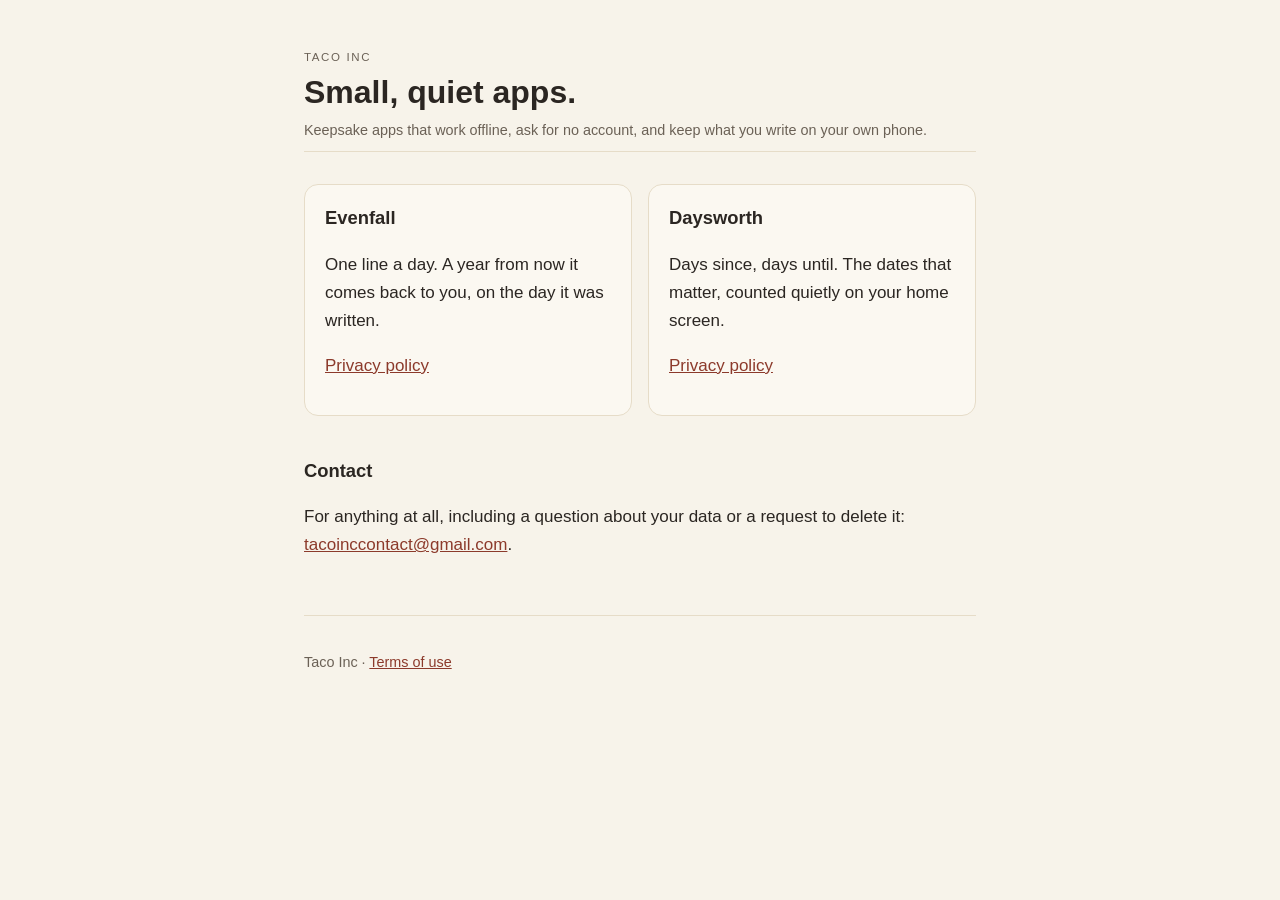
==== index.html @ f22035d1 "Add files via upload" ====
<!DOCTYPE html>
<html lang="en">
<head>
<meta charset="utf-8">
<meta name="viewport" content="width=device-width, initial-scale=1">
<title>Taco Inc</title>
<meta name="description" content="Small, quiet apps for Android and iOS.">
<link rel="stylesheet" href="style.css">
</head>
<body>
<main>
  <header>
    <p class="caps">Taco Inc</p>
    <h1>Small, quiet apps.</h1>
    <p class="updated">Keepsake apps that work offline, ask for no account, and keep what you write on your own phone.</p>
  </header>

  <div class="apps">
    <section class="card">
      <h2>Evenfall</h2>
      <p>One line a day. A year from now it comes back to you, on the day it was written.</p>
      <p><a href="evenfall-privacy.html">Privacy policy</a></p>
    </section>

    <section class="card">
      <h2>Daysworth</h2>
      <p>Days since, days until. The dates that matter, counted quietly on your home screen.</p>
      <p><a href="daysworth-privacy.html">Privacy policy</a></p>
    </section>
  </div>

  <h2>Contact</h2>
  <p>For anything at all, including a question about your data or a request to delete it:
    <a href="mailto:tacoinccontact@gmail.com">tacoinccontact@gmail.com</a>.</p>

  <footer>
    <p>Taco Inc · <a href="terms.html">Terms of use</a></p>
  </footer>
</main>
</body>
</html>
---- style.css ----
:root {
  --paper: #F7F3EA;
  --card: #FBF8F1;
  --ink: #2B2622;
  --soft: #6B6156;
  --rule: #E6DCC8;
  --accent: #8C3A2B;
}

@media (prefers-color-scheme: dark) {
  :root {
    --paper: #221E1A;
    --card: #2B2622;
    --ink: #F4EEE2;
    --soft: #B8AD9C;
    --rule: #4A4239;
    --accent: #E2B9A6;
  }
}

* { box-sizing: border-box; }

body {
  margin: 0;
  padding: 0 16px 72px;
  background: var(--paper);
  color: var(--ink);
  font: 17px/1.65 -apple-system, BlinkMacSystemFont, "Segoe UI", Roboto, Helvetica, Arial, sans-serif;
}

main { max-width: 42rem; margin: 0 auto; }

header {
  padding: 48px 0 8px;
  border-bottom: 1px solid var(--rule);
  margin-bottom: 32px;
}

h1 { font-size: 2rem; line-height: 1.2; margin: 0 0 8px; font-weight: 600; }
h2 { font-size: 1.15rem; margin: 40px 0 8px; font-weight: 600; }
h3 { font-size: 1rem; margin: 28px 0 4px; font-weight: 600; }

.caps {
  font-size: 0.72rem;
  letter-spacing: 0.14em;
  text-transform: uppercase;
  color: var(--soft);
  margin: 0 0 6px;
}

.updated { color: var(--soft); font-size: 0.9rem; margin: 0; }

a { color: var(--accent); }

ul { padding-left: 1.2rem; }
li { margin: 6px 0; }

table { border-collapse: collapse; width: 100%; margin: 16px 0; font-size: 0.95rem; }
th, td { text-align: left; padding: 10px 12px; border-bottom: 1px solid var(--rule); vertical-align: top; }
th { font-weight: 600; }

.card {
  background: var(--card);
  border: 1px solid var(--rule);
  border-radius: 14px;
  padding: 18px 20px;
  margin: 20px 0;
}

.apps { display: flex; flex-wrap: wrap; gap: 16px; margin: 24px 0; }
.apps .card { flex: 1 1 16rem; margin: 0; }
.apps h2 { margin-top: 0; }

footer {
  margin-top: 56px;
  padding-top: 20px;
  border-top: 1px solid var(--rule);
  color: var(--soft);
  font-size: 0.9rem;
}
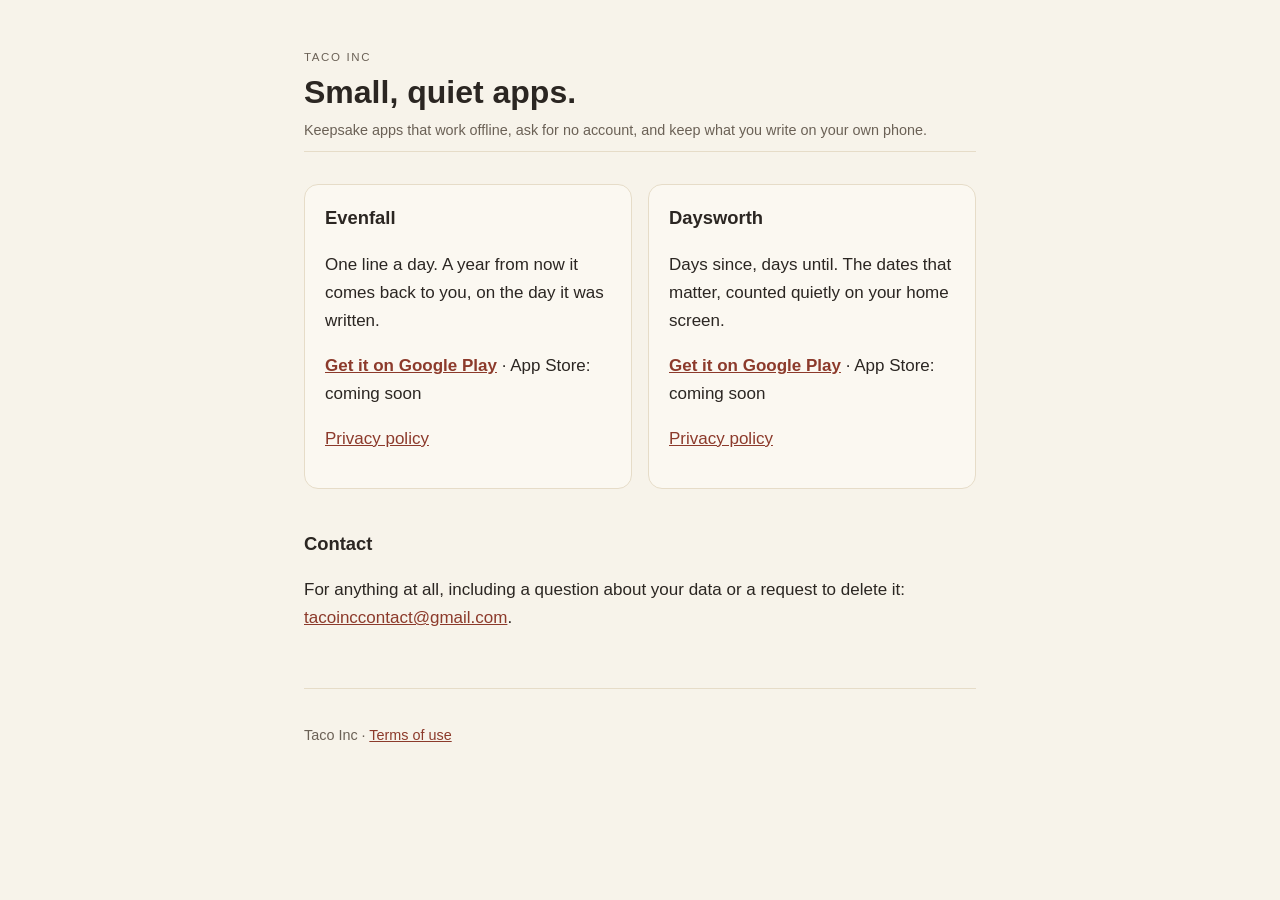
==== commit 829c2fbd: "Links page for socials (store links, iOS coming soon); store links on home page" ====
--- a/index.html
+++ b/index.html
@@ -19,12 +19,14 @@
     <section class="card">
       <h2>Evenfall</h2>
       <p>One line a day. A year from now it comes back to you, on the day it was written.</p>
+      <p><a href="https://play.google.com/store/apps/details?id=com.tacoinc.evenfall"><strong>Get it on Google Play</strong></a> · <span class="soon">App Store: coming soon</span></p>
       <p><a href="evenfall-privacy.html">Privacy policy</a></p>
     </section>
 
     <section class="card">
       <h2>Daysworth</h2>
       <p>Days since, days until. The dates that matter, counted quietly on your home screen.</p>
+      <p><a href="https://play.google.com/store/apps/details?id=com.tacoinc.daysworth"><strong>Get it on Google Play</strong></a> · <span class="soon">App Store: coming soon</span></p>
       <p><a href="daysworth-privacy.html">Privacy policy</a></p>
     </section>
   </div>
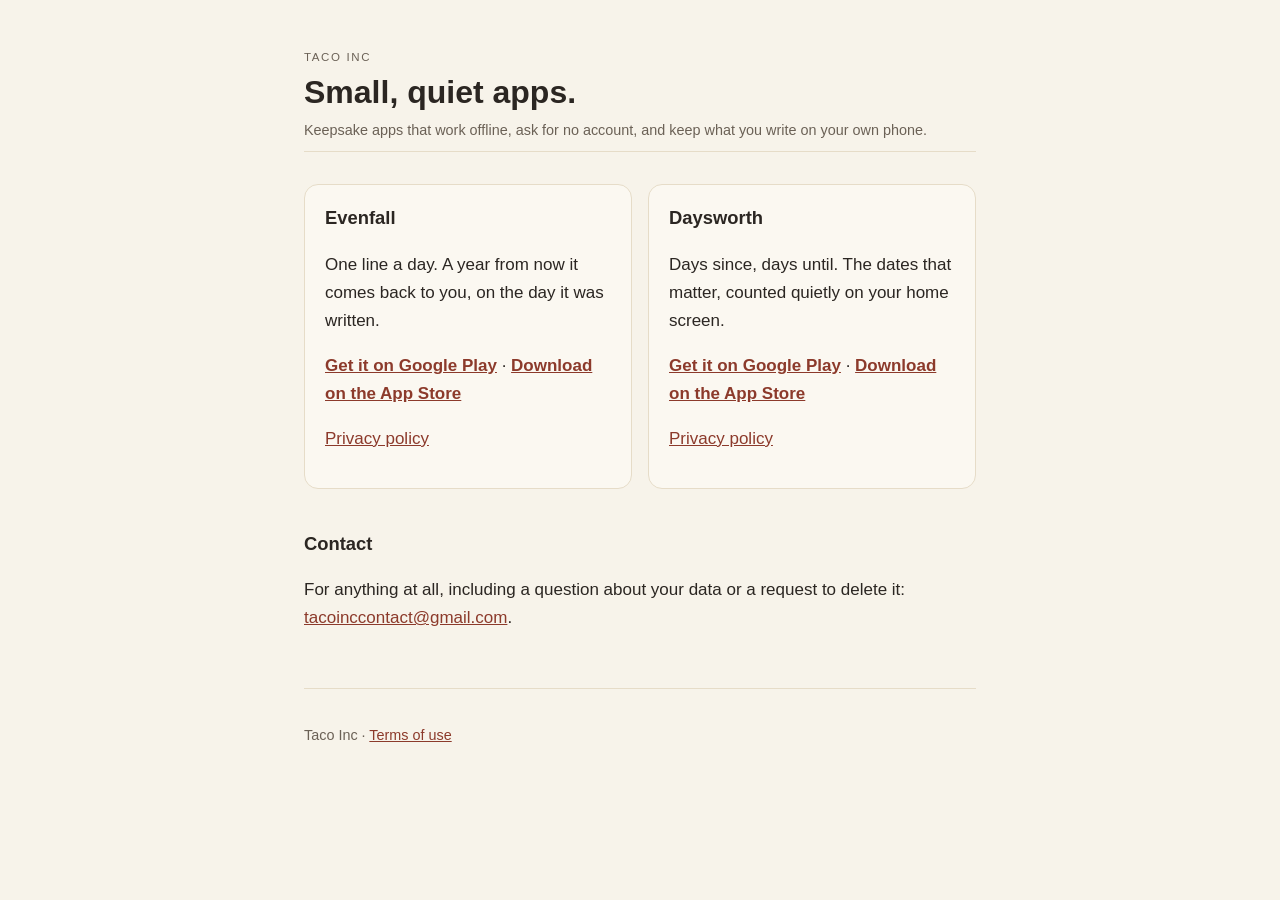
==== commit 35b88833: "Add App Store links for Evenfall and Daysworth" ====
--- a/index.html
+++ b/index.html
@@ -19,14 +19,14 @@
     <section class="card">
       <h2>Evenfall</h2>
       <p>One line a day. A year from now it comes back to you, on the day it was written.</p>
-      <p><a href="https://play.google.com/store/apps/details?id=com.tacoinc.evenfall"><strong>Get it on Google Play</strong></a> · <span class="soon">App Store: coming soon</span></p>
+      <p><a href="https://play.google.com/store/apps/details?id=com.tacoinc.evenfall"><strong>Get it on Google Play</strong></a> · <a href="https://apps.apple.com/app/id6816379610"><strong>Download on the App Store</strong></a></p>
       <p><a href="evenfall-privacy.html">Privacy policy</a></p>
     </section>
 
     <section class="card">
       <h2>Daysworth</h2>
       <p>Days since, days until. The dates that matter, counted quietly on your home screen.</p>
-      <p><a href="https://play.google.com/store/apps/details?id=com.tacoinc.daysworth"><strong>Get it on Google Play</strong></a> · <span class="soon">App Store: coming soon</span></p>
+      <p><a href="https://play.google.com/store/apps/details?id=com.tacoinc.daysworth"><strong>Get it on Google Play</strong></a> · <a href="https://apps.apple.com/app/id6816379502"><strong>Download on the App Store</strong></a></p>
       <p><a href="daysworth-privacy.html">Privacy policy</a></p>
     </section>
   </div>
